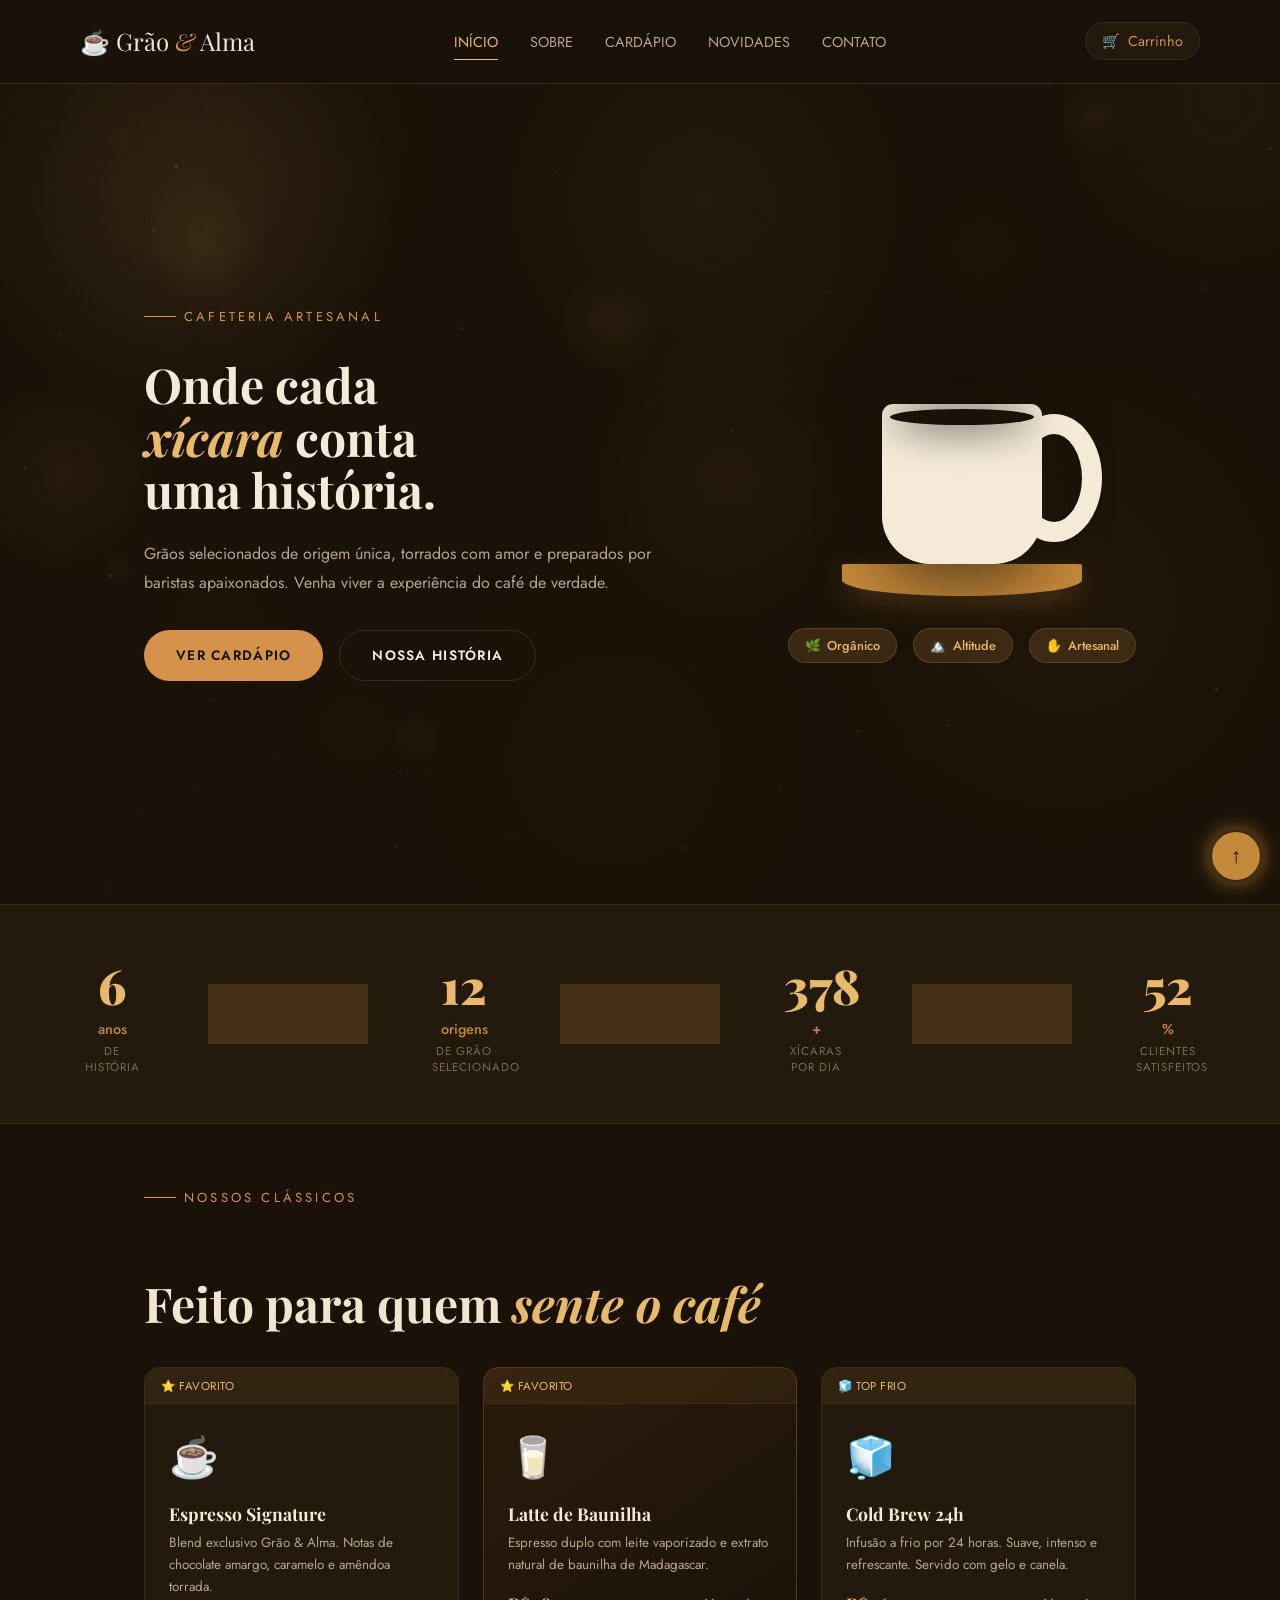
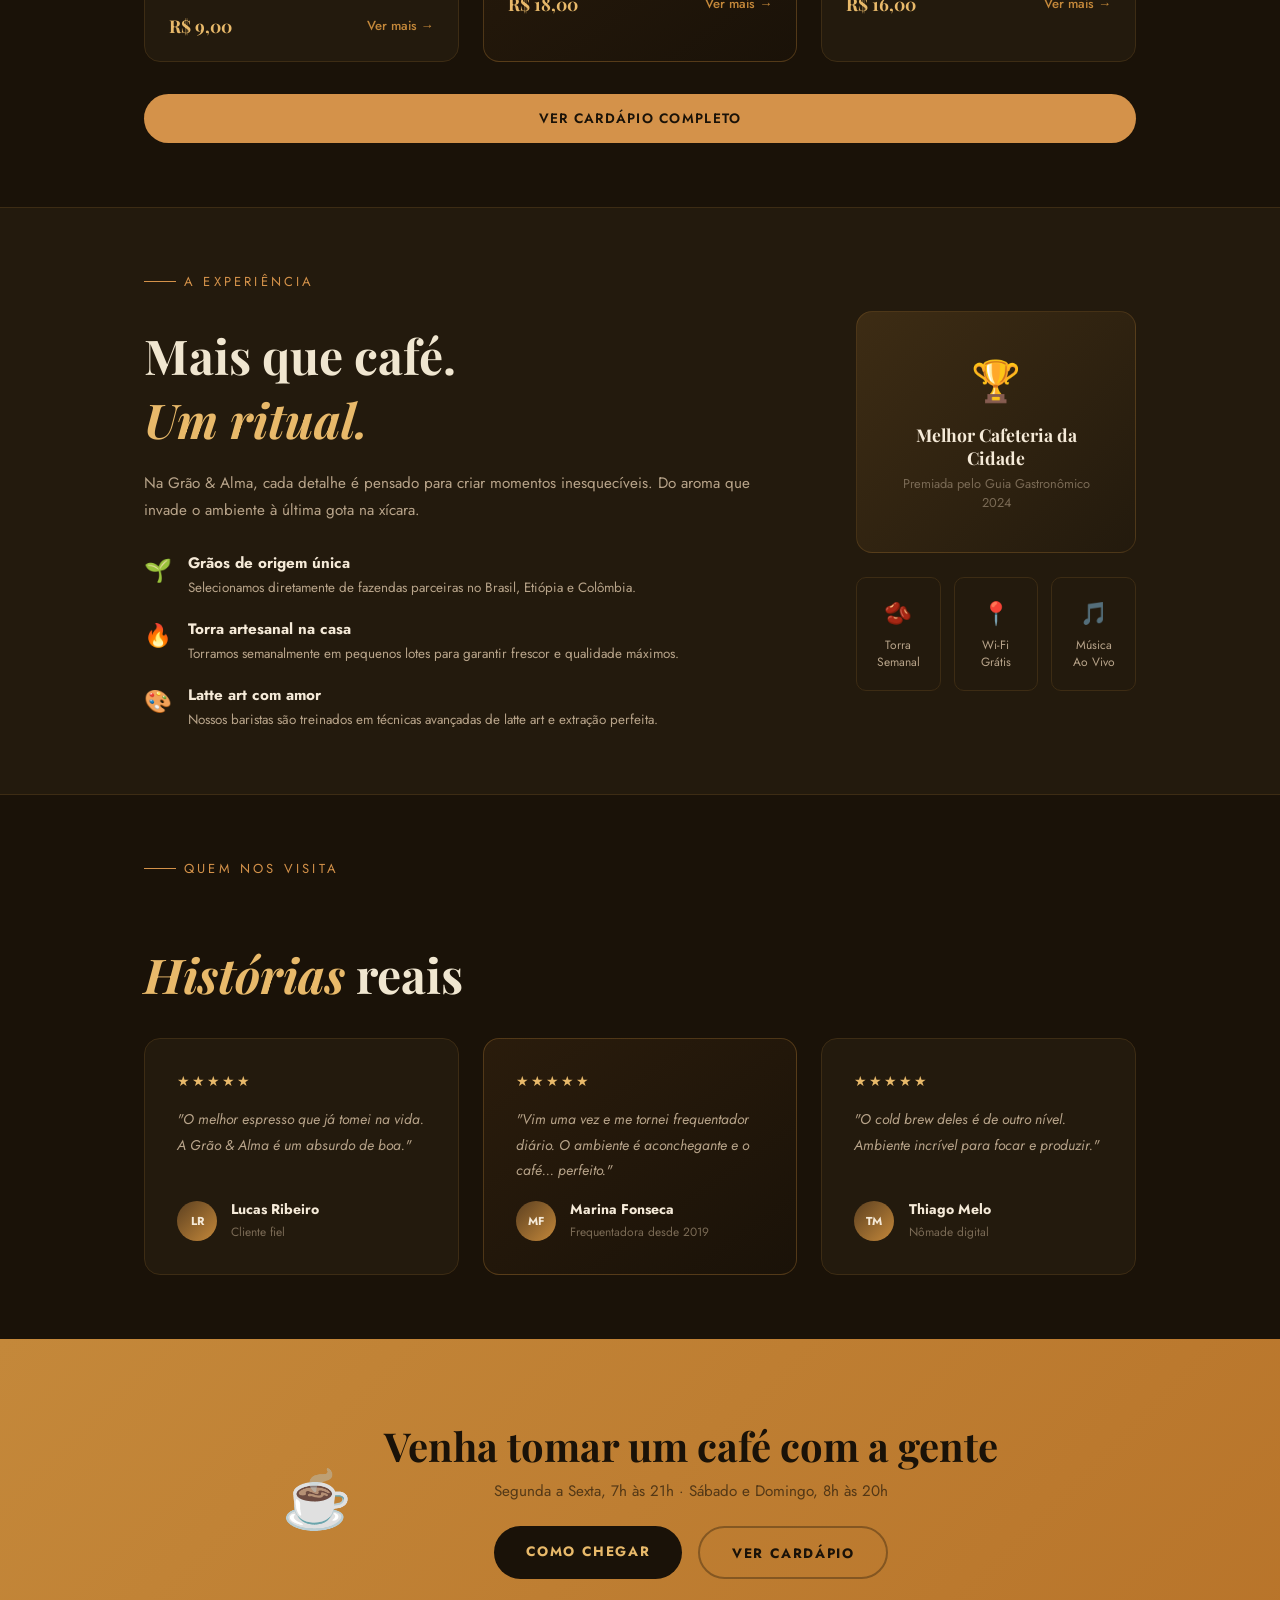
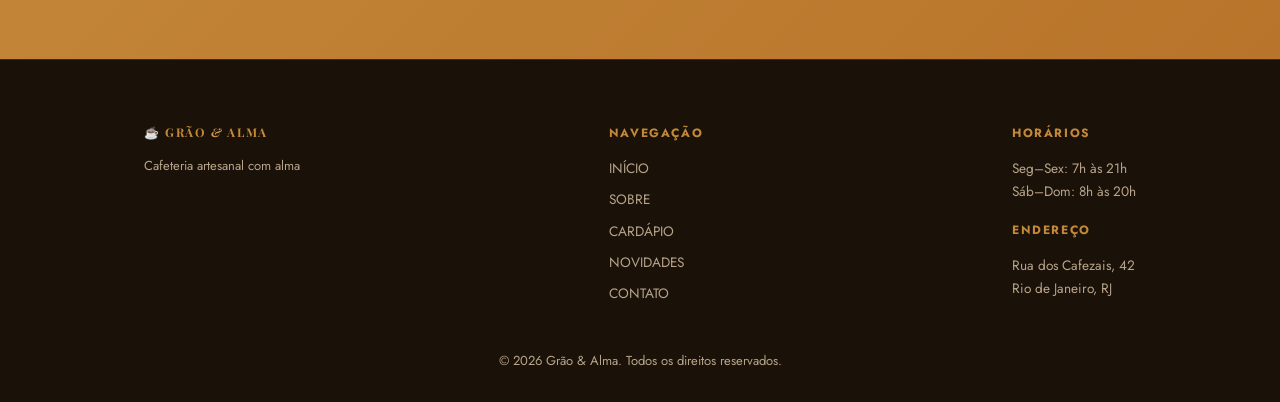
==== index.html @ 3b1c0468 "version 1.0" ====
<!DOCTYPE html>
<html lang="pt-br">

<head>
  <meta charset="UTF-8">
  <meta name="viewport" content="width=device-width, initial-scale=1.0">
  <title>Grão & Alma | Cafeteria Artesanal</title>

  <link rel="preconnect" href="https://fonts.googleapis.com">
  <link rel="preconnect" href="https://fonts.gstatic.com" crossorigin>
  <link href="https://fonts.googleapis.com/css2?family=Jost:ital,wght@0,100..900;1,100..900&family=Playfair+Display:ital,wght@0,400..900;1,400..900&display=swap" rel="stylesheet">

  <link rel="stylesheet" href="global.css">
  <link rel="stylesheet" href="style-index.css">
</head>

<body>

  <canvas id="bgCanvas"></canvas>
  <div id="toast"></div>
  <div id="cart-overlay"></div>

  <!-- NAV MOBILE -->
  <div id="mobile-nav">
    <a href="index.html" class="active">Início</a>
    <a href="pages/sobre/index.html">Sobre</a>
    <a href="pages/cardapio/index.html">Cardápio</a>
    <a href="pages/novidades/index.html">Novidades</a>
    <a href="pages/contato/index.html">Contato</a>
  </div>

  <header id="header-page">
    <a href="index.html" id="logo">
      <span class="coffee-emoji">☕</span>
      <span>Grão</span>
      <span class="amp">&</span>
      <span>Alma</span>
    </a>

    <nav>
      <ul class="flex">
        <li><a href="index.html" class="active">Início</a></li>
        <li><a href="pages/sobre/index.html">Sobre</a></li>
        <li><a href="pages/cardapio/index.html">Cardápio</a></li>
        <li><a href="pages/novidades/index.html">Novidades</a></li>
        <li><a href="pages/contato/index.html">Contato</a></li>
      </ul>
    </nav>

    <div class="header-actions">
      <!-- CARRINHO -->
      <div class="cart-container">
        <button class="cart-btn" id="cart-btn">
          <span>🛒</span>
          <span>Carrinho</span>
          <span id="cart-count">0</span>
        </button>
        <div id="cart-dropdown">
          <div class="cart-header">
            <strong>Seu Pedido</strong>
            <span class="cart-limit-badge" id="cart-limit-badge">0 / 10</span>
          </div>
          <div id="cart-items-list" class="cart-items-inner"></div>
          <div class="cart-footer">
            <div class="cart-total-row">
              <span class="cart-total-label">Total</span>
              <span class="cart-total-value" id="cart-total-display">R$ 0,00</span>
            </div>
            <div class="cart-limit-bar">
              <div class="cart-limit-fill" id="cart-fill-bar" style="width:0%"></div>
            </div>
            <p class="cart-limit-text" id="cart-limit-text">Máximo de 10 itens por pedido</p>
            <button class="btn-finalizar" id="btn-finalizar" disabled>Finalizar Pedido →</button>
          </div>
        </div>
      </div>

      <button id="hamburger" aria-label="Menu">
        <span></span><span></span><span></span>
      </button>
    </div>
  </header>

  <main>

    <!-- ══════════════ HERO ══════════════ -->
    <section id="hero" class="section-margin">
      <div class="description-hero">
        <div class="title-home-container">
          <span class="separator"></span>
          <p>Cafeteria artesanal</p>
        </div>
        <h1 id="main-title-hero">
          Onde cada <br><em>xícara</em> conta <br>uma história.
        </h1>
        <p>
          Grãos selecionados de origem única, torrados com amor e preparados por baristas apaixonados. Venha viver a experiência do café de verdade.
        </p>
        <div class="btn-container-hero">
          <a href="pages/cardapio/index.html" class="btn btn-look-menu btn-anim">Ver cardápio</a>
          <a href="pages/sobre/index.html"    class="btn btn-our-history btn-anim">Nossa História</a>
        </div>
      </div>

      <!-- XÍCARA -->
      <div class="cup-hero-container">
        <div class="cup">
          <div class="cup-vapour">
            <div style="--i:1;"  class="vapour cup-smoke-1"></div>
            <div style="--i:3;"  class="vapour cup-smoke-2"></div>
            <div style="--i:16;" class="vapour cup-smoke-3"></div>
            <div style="--i:5;"  class="vapour cup-smoke-4"></div>
            <div style="--i:13;" class="vapour cup-smoke-5"></div>
            <div style="--i:20;" class="vapour cup-smoke-6"></div>
            <div style="--i:6;"  class="vapour cup-smoke-7"></div>
            <div style="--i:7;"  class="vapour cup-smoke-8"></div>
            <div style="--i:10;" class="vapour cup-smoke-9"></div>
            <div style="--i:8;"  class="vapour cup-smoke-10"></div>
            <div style="--i:17;" class="vapour cup-smoke-10"></div>
            <div style="--i:11;" class="vapour cup-smoke-10"></div>
            <div style="--i:12;" class="vapour cup-smoke-10"></div>
            <div style="--i:14;" class="vapour cup-smoke-10"></div>
            <div style="--i:2;"  class="vapour cup-smoke-10"></div>
            <div style="--i:9;"  class="vapour cup-smoke-10"></div>
            <div style="--i:15;" class="vapour cup-smoke-10"></div>
            <div style="--i:4;"  class="vapour cup-smoke-10"></div>
            <div style="--i:19;" class="vapour cup-smoke-10"></div>
          </div>
          <div class="cup-visual-hero">
            <div class="cup-hole-top"></div>
            <div class="cup-handle"></div>
          </div>
          <div class="cup-bottom"></div>
        </div>

        <div class="cup-information">
          <div class="floating-info-container fi-1">
            <span>🌿</span>
            <p>Orgânico</p>
          </div>
          <div class="floating-info-container fi-3">
            <span>🏔️</span>
            <p>Altitude</p>
          </div>
          <div class="floating-info-container fi-5">
            <span>✋</span>
            <p>Artesanal</p>
          </div>
        </div>
      </div>
    </section>

    <!-- ══════════════ ESTATÍSTICAS ══════════════ -->
    <div id="statistics-container">
      <div>
        <span class="stat-num" data-target="6">0</span>
        <span>anos</span>
        <p>DE HISTÓRIA</p>
      </div>
      <div class="separator"></div>
      <div>
        <span class="stat-num" data-target="12">0</span>
        <span>origens</span>
        <p>DE GRÃO SELECIONADO</p>
      </div>
      <div class="separator"></div>
      <div>
        <span class="stat-num" data-target="800">0</span>
        <span>+</span>
        <p>XÍCARAS POR DIA</p>
      </div>
      <div class="separator"></div>
      <div>
        <span class="stat-num" data-target="98">0</span>
        <span>%</span>
        <p>CLIENTES SATISFEITOS</p>
      </div>
    </div>

    <!-- ══════════════ MENU DESTAQUE ══════════════ -->
    <section id="menu" class="section-margin">
      <div class="title-home-container">
        <span class="separator"></span>
        <p>NOSSOS CLÁSSICOS</p>
      </div>
      <div class="menu-container">
        <h2>Feito para quem <em>sente o café</em></h2>

        <div class="cards-products-container">
          <div class="cards-products">
            <header class="header-product">
              <div><span>⭐</span> Favorito</div>
            </header>
            <div class="info-product-container">
              <span class="img-product">☕</span>
              <div class="product-info">
                <strong>Espresso Signature</strong>
                <p>Blend exclusivo Grão & Alma. Notas de chocolate amargo, caramelo e amêndoa torrada.</p>
              </div>
              <div class="price-container">
                <span>R$ 9,00</span>
                <a href="pages/cardapio/index.html">Ver mais →</a>
              </div>
            </div>
          </div>

          <div class="cards-products featured">
            <header class="header-product">
              <div><span>⭐</span> Favorito</div>
            </header>
            <div class="info-product-container">
              <span class="img-product">🥛</span>
              <div class="product-info">
                <strong>Latte de Baunilha</strong>
                <p>Espresso duplo com leite vaporizado e extrato natural de baunilha de Madagascar.</p>
              </div>
              <div class="price-container">
                <span>R$ 18,00</span>
                <a href="pages/cardapio/index.html">Ver mais →</a>
              </div>
            </div>
          </div>

          <div class="cards-products">
            <header class="header-product">
              <div><span>🧊</span> Top Frio</div>
            </header>
            <div class="info-product-container">
              <span class="img-product">🧊</span>
              <div class="product-info">
                <strong>Cold Brew 24h</strong>
                <p>Infusão a frio por 24 horas. Suave, intenso e refrescante. Servido com gelo e canela.</p>
              </div>
              <div class="price-container">
                <span>R$ 16,00</span>
                <a href="pages/cardapio/index.html">Ver mais →</a>
              </div>
            </div>
          </div>
        </div>
      </div>

      <a href="pages/cardapio/index.html" class="btn btn-look-menu btn-anim">Ver cardápio completo</a>
    </section>

    <!-- ══════════════ SOBRE A EMPRESA ══════════════ -->
    <section id="about-company" class="section-margin">
      <div class="info-about-container">
        <div class="title-home-container">
          <span class="separator"></span>
          <p>A EXPERIÊNCIA</p>
        </div>
        <div class="info-about">
          <h2>Mais que café. <br><em>Um ritual.</em></h2>
          <p>Na Grão & Alma, cada detalhe é pensado para criar momentos inesquecíveis. Do aroma que invade o ambiente à última gota na xícara.</p>
          <ul>
            <li>
              <span>🌱</span>
              <div>
                <strong>Grãos de origem única</strong>
                <p>Selecionamos diretamente de fazendas parceiras no Brasil, Etiópia e Colômbia.</p>
              </div>
            </li>
            <li>
              <span>🔥</span>
              <div>
                <strong>Torra artesanal na casa</strong>
                <p>Torramos semanalmente em pequenos lotes para garantir frescor e qualidade máximos.</p>
              </div>
            </li>
            <li>
              <span>🎨</span>
              <div>
                <strong>Latte art com amor</strong>
                <p>Nossos baristas são treinados em técnicas avançadas de latte art e extração perfeita.</p>
              </div>
            </li>
          </ul>
        </div>
      </div>

      <div class="especiality-about-container">
        <div class="best-about-container">
          <span>🏆</span>
          <strong>Melhor Cafeteria da Cidade</strong>
          <p>Premiada pelo Guia Gastronômico 2024</p>
        </div>
        <div class="especiality-cards">
          <div class="cards"><span>🫘</span><p>Torra</p><p>Semanal</p></div>
          <div class="cards"><span>📍</span><p>Wi-Fi</p><p>Grátis</p></div>
          <div class="cards"><span>🎵</span><p>Música</p><p>Ao Vivo</p></div>
        </div>
      </div>
    </section>

    <!-- ══════════════ DEPOIMENTOS ══════════════ -->
    <section id="stories" class="section-margin">
      <div class="title-home-container">
        <span class="separator"></span>
        <p>QUEM NOS VISITA</p>
      </div>
      <h2><em>Histórias</em> reais</h2>

      <div class="stories-cards-container">
        <div class="cards">
          <span class="stars">★★★★★</span>
          <p>"O melhor espresso que já tomei na vida. A Grão & Alma é um absurdo de boa."</p>
          <div class="user">
            <div class="photo-perfil">LR</div>
            <div class="info-user">
              <strong>Lucas Ribeiro</strong>
              <span>Cliente fiel</span>
            </div>
          </div>
        </div>
        <div class="cards story-featured">
          <span class="stars">★★★★★</span>
          <p>"Vim uma vez e me tornei frequentador diário. O ambiente é aconchegante e o café... perfeito."</p>
          <div class="user">
            <div class="photo-perfil">MF</div>
            <div class="info-user">
              <strong>Marina Fonseca</strong>
              <span>Frequentadora desde 2019</span>
            </div>
          </div>
        </div>
        <div class="cards">
          <span class="stars">★★★★★</span>
          <p>"O cold brew deles é de outro nível. Ambiente incrível para focar e produzir."</p>
          <div class="user">
            <div class="photo-perfil">TM</div>
            <div class="info-user">
              <strong>Thiago Melo</strong>
              <span>Nômade digital</span>
            </div>
          </div>
        </div>
      </div>
    </section>

    <!-- ══════════════ CTA BANNER ══════════════ -->
    <div class="banner">
      <span>☕</span>
      <div>
        <h2>Venha tomar um café com a gente</h2>
        <p>Segunda a Sexta, 7h às 21h · Sábado e Domingo, 8h às 20h</p>
        <div class="banner-btn">
          <a href="pages/contato/index.html" class="btn-primary btn-anim">Como Chegar</a>
          <a href="pages/cardapio/index.html" class="btn-secondary btn-anim">Ver Cardápio</a>
        </div>
      </div>
    </div>

  </main>

  <footer id="footer-container" class="section-margin">
    <div class="footer-info">
      <div class="footer-logo">
        <strong><span>☕</span> Grão <span class="amp">&</span> Alma</strong>
        <p>Cafeteria artesanal com alma</p>
      </div>
      <nav class="footer-nav">
        <strong>Navegação</strong>
        <ul>
          <li class="footer-menu-option"><a href="index.html">Início</a></li>
          <li class="footer-menu-option"><a href="pages/sobre/index.html">Sobre</a></li>
          <li class="footer-menu-option"><a href="pages/cardapio/index.html">Cardápio</a></li>
          <li class="footer-menu-option"><a href="pages/novidades/index.html">Novidades</a></li>
          <li class="footer-menu-option"><a href="pages/contato/index.html">Contato</a></li>
        </ul>
      </nav>
      <div class="place-footer-container">
        <div class="hours">
          <strong>Horários</strong>
          <p>Seg–Sex: 7h às 21h</p>
          <p>Sáb–Dom: 8h às 20h</p>
        </div>
        <div class="address">
          <strong>Endereço</strong>
          <p>Rua dos Cafezais, 42</p>
          <p>Rio de Janeiro, RJ</p>
        </div>
      </div>
    </div>
    <p class="copy">© 2026 Grão & Alma. Todos os direitos reservados.</p>
  </footer>

  <a href="#header-page" class="back-to-top">↑</a>

  <script src="cart.js"></script>
  <script src="index.js"></script>
</body>
</html>
---- global.css ----
/* ================================================
   GRÃO & ALMA — global.css
   Estilos compartilhados entre todas as páginas
   ================================================ */

/* ── VARIÁVEIS ── */
:root {
  --cafe-escuro: #1a1208;
  --cafe-dark:   #231a0d;
  --cafe-mid:    #3d2c14;
  --cafe-warm:   #5c4020;
  --cafe-light:  #a67c52;
  --caramelo:    #c4883a;
  --dourado:     #e8b96a;
  --creme:       #f5ead8;
  --creme-pale:  #fdf8f0;
  --texto:       #f0e6d0;
  --texto-soft:  #b8a48a;
  --texto-muted: #7a6a55;
  --accent:      #d4924a;
  --accent-glow: rgba(212, 146, 74, 0.2);
  --radius:      16px;
  --radius-sm:   10px;
  --trans:       all 0.35s cubic-bezier(0.4, 0, 0.2, 1);
}

/* ── RESET ── */
*, *::before, *::after {
  margin: 0;
  padding: 0;
  box-sizing: border-box;
}

html { scroll-behavior: smooth; }

body {
  background: var(--cafe-escuro);
  color: var(--texto);
  font-family: 'Jost', sans-serif;
  overflow-x: hidden;
}

/* ── UTILITÁRIOS FLEX ── */
.flex         { display: flex; }
.flex-center  { align-items: center; justify-content: center; }
.flex-between { align-items: center; justify-content: space-between; }

/* ── TIPOGRAFIA ── */
h2 {
  font-family: 'Playfair Display', serif;
  font-size: 3rem;
}

em {
  color: var(--dourado);
  font-style: italic;
}

/* ── CANVAS BACKGROUND ── */
#bgCanvas {
  position: fixed;
  top: 0; left: 0;
  width: 100%; height: 100%;
  z-index: -1;
  pointer-events: none;
}

/* ── HEADER ── */
#header-page {
  position: sticky;
  top: 0;
  z-index: 200;
  width: 100%;
  padding: 1.4rem 5rem;
  border-bottom: 1px solid var(--cafe-mid);
  background: rgba(26, 18, 8, 0.88);
  backdrop-filter: blur(18px);
  display: flex;
  align-items: center;
  justify-content: space-between;
  transition: padding 0.3s ease;
}

#header-page.scrolled { padding: 0.9rem 5rem; }

#logo {
  font-size: 1.5rem;
  font-family: 'Playfair Display', serif;
  cursor: pointer;
  user-select: none;
  text-decoration: none;
  color: var(--texto);
}

.amp {
  color: var(--accent);
  font-style: italic;
}

.coffee-emoji {
  display: inline-block;
  animation: girar alternate-reverse 3s infinite ease-in-out;
}

@keyframes girar {
  from { transform: rotate(20deg); }
  to   { transform: rotate(-20deg); }
}

/* ── NAV LINKS ── */
ul { display: flex; align-items: center; gap: 2rem; }
li { list-style: none; }

ul > li > a {
  position: relative;
  text-decoration: none;
  text-transform: uppercase;
  color: var(--texto-soft);
  padding: 0.5rem 0;
  font-size: 0.9rem;
  transition: var(--trans);
}

ul > li > a::after {
  content: "";
  position: absolute;
  bottom: 0; left: 0;
  width: 0; height: 1px;
  background: var(--dourado);
  transition: width 0.3s ease;
}

ul > li > a:hover        { color: var(--dourado); }
ul > li > a:hover::after { width: 100%; }
ul > li > a.active       { color: var(--dourado); }
ul > li > a.active::after{ width: 100%; }

/* ── HAMBURGER ── */
#hamburger {
  display: none;
  flex-direction: column;
  gap: 5px;
  background: none;
  border: none;
  cursor: pointer;
  padding: 4px;
  z-index: 1001;
}

#hamburger span {
  display: block;
  width: 24px;
  height: 1.5px;
  background: var(--dourado);
  border-radius: 2px;
  transition: var(--trans);
}

#hamburger.open span:nth-child(1) { transform: rotate(45deg) translate(5px, 5px); }
#hamburger.open span:nth-child(2) { opacity: 0; }
#hamburger.open span:nth-child(3) { transform: rotate(-45deg) translate(5px, -5px); }

/* ── MOBILE NAV ── */
#mobile-nav {
  display: none;
  position: fixed;
  inset: 0;
  background: rgba(26, 18, 8, 0.98);
  backdrop-filter: blur(20px);
  flex-direction: column;
  align-items: center;
  justify-content: center;
  gap: 2rem;
  z-index: 190;
}

#mobile-nav.open { display: flex; }

#mobile-nav a {
  text-decoration: none;
  text-transform: uppercase;
  color: var(--texto-soft);
  font-size: 1.2rem;
  letter-spacing: 2px;
  transition: var(--trans);
}

#mobile-nav a:hover,
#mobile-nav a.active { color: var(--dourado); }

/* ── CARRINHO CONTAINER ── */
.cart-container { position: relative; }

.cart-btn {
  display: flex;
  align-items: center;
  gap: 0.5rem;
  background: var(--cafe-dark);
  border: 1px solid var(--cafe-mid);
  border-radius: 2rem;
  padding: 0.5rem 1rem;
  color: var(--accent);
  font-family: 'Jost', sans-serif;
  font-size: 0.9rem;
  cursor: pointer;
  transition: background 0.2s linear;
}

.cart-btn:hover { background: var(--cafe-mid); }

#cart-count {
  background: var(--accent);
  color: var(--cafe-escuro);
  font-size: 0.7rem;
  font-weight: 700;
  border-radius: 50%;
  width: 1.3rem;
  height: 1.3rem;
  display: none;
  align-items: center;
  justify-content: center;
}

#cart-count.visible { display: flex; }

/* ── CARRINHO DROPDOWN ── */
#cart-dropdown {
  position: absolute;
  top: 60px;
  right: 0;
  width: 26rem;
  background: var(--cafe-dark);
  border: 1px solid var(--cafe-mid);
  border-radius: var(--radius);
  padding: 1.5rem;
  z-index: 300;
  opacity: 0;
  pointer-events: none;
  transform: translateY(-10px);
  transition: var(--trans);
  box-shadow: 0 20px 60px rgba(0, 0, 0, 0.6);
}

#cart-dropdown.open {
  opacity: 1;
  pointer-events: all;
  transform: translateY(0);
}

#cart-dropdown::before {
  content: "";
  position: absolute;
  top: -6px; right: 18px;
  width: 12px; height: 12px;
  background: var(--cafe-dark);
  border-left: 1px solid var(--cafe-mid);
  border-top: 1px solid var(--cafe-mid);
  transform: rotate(45deg);
}

/* ── CARRINHO HEADER ── */
.cart-header {
  display: flex;
  align-items: center;
  justify-content: space-between;
  margin-bottom: 1.2rem;
  padding-bottom: 1rem;
  border-bottom: 1px solid var(--cafe-mid);
}

.cart-header strong {
  font-family: 'Playfair Display', serif;
  font-size: 1.1rem;
  color: var(--creme);
}

.cart-limit-badge {
  font-size: 0.65rem;
  text-transform: uppercase;
  letter-spacing: 0.05rem;
  color: var(--texto-muted);
  background: var(--cafe-mid);
  padding: 0.2rem 0.6rem;
  border-radius: 2rem;
}

/* ── ITENS DO CARRINHO ── */
.cart-items-inner { display: flex; flex-direction: column; gap: 0.8rem; }

#cart-items-list { max-height: 260px; overflow-y: auto; }
#cart-items-list::-webkit-scrollbar { width: 4px; }
#cart-items-list::-webkit-scrollbar-thumb { background: var(--cafe-mid); border-radius: 4px; }

.cart-item {
  display: flex;
  align-items: center;
  gap: 0.8rem;
  background: var(--cafe-mid);
  border-radius: var(--radius-sm);
  padding: 0.7rem 0.9rem;
  animation: slideIn 0.25s ease;
}

@keyframes slideIn {
  from { opacity: 0; transform: translateX(10px); }
  to   { opacity: 1; transform: translateX(0); }
}

.cart-item-emoji { font-size: 1.3rem; flex-shrink: 0; }

.cart-item-info { flex: 1; min-width: 0; }

.cart-item-info strong {
  font-size: 0.85rem;
  color: var(--creme);
  display: block;
  white-space: nowrap;
  overflow: hidden;
  text-overflow: ellipsis;
}

.cart-item-info span { font-size: 0.75rem; color: var(--texto-soft); }

.cart-item-qty {
  display: flex;
  align-items: center;
  gap: 0.3rem;
  background: var(--cafe-warm);
  border-radius: 2rem;
  padding: 0.15rem 0.4rem;
}

.cqty-btn {
  background: none;
  border: none;
  color: var(--dourado);
  cursor: pointer;
  font-size: 0.9rem;
  width: 1.3rem; height: 1.3rem;
  display: flex;
  align-items: center;
  justify-content: center;
  border-radius: 50%;
  transition: background 0.2s;
}

.cqty-btn:hover { background: var(--cafe-light); }

.cqty-val {
  font-size: 0.8rem;
  font-weight: 600;
  color: var(--creme);
  min-width: 1rem;
  text-align: center;
}

.cart-item-remove {
  background: none;
  border: none;
  color: var(--texto-muted);
  cursor: pointer;
  font-size: 0.85rem;
  padding: 0.2rem 0.4rem;
  border-radius: 50%;
  transition: color 0.2s, background 0.2s;
}

.cart-item-remove:hover { color: #e57373; background: rgba(229,115,115,0.1); }

.cart-empty {
  text-align: center;
  padding: 2rem 0;
  color: var(--texto-muted);
  font-size: 0.9rem;
}

.cart-empty span { font-size: 2rem; display: block; margin-bottom: 0.5rem; }

/* ── CARRINHO FOOTER ── */
.cart-footer {
  margin-top: 1.2rem;
  padding-top: 1rem;
  border-top: 1px solid var(--cafe-mid);
}

.cart-total-row {
  display: flex;
  justify-content: space-between;
  align-items: center;
  margin-bottom: 1rem;
}

.cart-total-label {
  font-size: 0.8rem;
  color: var(--texto-soft);
  text-transform: uppercase;
  letter-spacing: 0.05rem;
}

.cart-total-value {
  font-family: 'Playfair Display', serif;
  font-size: 1.3rem;
  color: var(--dourado);
}

.cart-limit-bar {
  height: 3px;
  background: var(--cafe-mid);
  border-radius: 2px;
  margin-bottom: 0.8rem;
  overflow: hidden;
}

.cart-limit-fill {
  height: 100%;
  background: var(--accent);
  border-radius: 2px;
  transition: width 0.4s ease;
}

.cart-limit-fill.full { background: #e57373; }

.cart-limit-text { font-size: 0.7rem; color: var(--texto-muted); margin-bottom: 1rem; }

.btn-finalizar {
  width: 100%;
  padding: 0.95rem;
  background: linear-gradient(135deg, var(--accent), var(--caramelo));
  border: none;
  border-radius: 2rem;
  color: var(--cafe-escuro);
  font-family: 'Jost', sans-serif;
  font-size: 0.9rem;
  font-weight: 700;
  text-transform: uppercase;
  letter-spacing: 0.08rem;
  cursor: pointer;
  transition: var(--trans);
  text-decoration: none;
  display: block;
  text-align: center;
}

.btn-finalizar:hover { transform: translateY(-2px); filter: brightness(1.1); }
.btn-finalizar:disabled { opacity: 0.4; cursor: not-allowed; transform: none; filter: none; }

/* Overlay fecha o dropdown */
#cart-overlay { position: fixed; inset: 0; z-index: 199; display: none; }
#cart-overlay.active { display: block; }

/* ── SEÇÃO UTILITÁRIA ── */
.section-margin { padding: 4rem 9rem; }

.title-home-container {
  display: flex;
  align-items: center;
  gap: 0.5rem;
  color: var(--accent);
  text-transform: uppercase;
  letter-spacing: 0.2rem;
  font-size: small;
  margin-bottom: 2rem;
}

.separator {
  display: inline-block;
  height: 1px;
  width: 2rem;
  background: var(--accent);
  flex-shrink: 0;
}

/* ── BANNER CTA ── */
.banner {
  display: flex;
  align-items: center;
  justify-content: center;
  gap: 2rem;
  background: linear-gradient(135deg, var(--caramelo), #b8742a);
  padding: 5rem 9rem;
  text-align: center;
}

.banner > span { font-size: 3.5rem; animation: girar alternate-reverse 3s infinite ease-in-out; }
.banner h2    { color: var(--cafe-escuro); font-size: 2.5rem; margin-bottom: 0.5rem; }
.banner > div > p { color: rgba(26, 18, 8, 0.65); font-size: 0.95rem; margin-bottom: 1.5rem; }

.banner-btn { display: flex; gap: 1rem; justify-content: center; flex-wrap: wrap; }

/* ── BOTÕES ── */
.btn-primary {
  display: inline-block;
  padding: 0.9rem 2rem;
  background: var(--cafe-escuro);
  color: var(--dourado);
  text-decoration: none;
  font-family: 'Jost', sans-serif;
  font-weight: 700;
  font-size: 0.85rem;
  text-transform: uppercase;
  letter-spacing: 0.1rem;
  border-radius: 2rem;
  border: none;
  cursor: pointer;
  transition: transform 0.2s linear, background 0.2s linear;
}

.btn-primary:hover { transform: translateY(-3px); background: var(--cafe-mid); }

.btn-secondary {
  display: inline-block;
  padding: 0.9rem 2rem;
  background: transparent;
  color: var(--cafe-escuro);
  text-decoration: none;
  font-family: 'Jost', sans-serif;
  font-weight: 700;
  font-size: 0.85rem;
  text-transform: uppercase;
  letter-spacing: 0.1rem;
  border-radius: 2rem;
  border: 2px solid rgba(26, 18, 8, 0.35);
  cursor: pointer;
  transition: transform 0.2s linear, background 0.2s linear;
}

.btn-secondary:hover { transform: translateY(-3px); background: rgba(26,18,8,0.1); }

.btn-anim { transition: transform 0.2s linear; }
.btn-anim:hover { transform: translateY(-4px); }

/* ── FOOTER ── */
#footer-container {
  display: flex;
  flex-direction: column;
  align-items: center;
  gap: 3rem;
  padding-bottom: 2rem;
  border-top: 1px solid var(--cafe-mid);
}

.footer-info {
  display: flex;
  width: 100%;
  justify-content: space-between;
  font-size: small;
}

.footer-logo strong {
  font-family: 'Playfair Display', serif;
  color: var(--creme);
  font-size: 1.5rem;
  display: block;
  margin-bottom: 0.4rem;
}

.footer-logo p { font-size: small; color: var(--texto-soft); }

.footer-info strong {
  display: block;
  color: var(--caramelo);
  margin-bottom: 1rem;
  text-transform: uppercase;
  letter-spacing: 0.1rem;
  font-size: 0.75rem;
}

.footer-nav ul {
  display: flex;
  flex-direction: column;
  align-items: flex-start;
  gap: 0.7rem;
}

.footer-menu-option a {
  font-size: 0.85rem;
  color: var(--texto-soft);
  text-decoration: none;
  transition: color 0.2s;
}

.footer-menu-option a:hover { color: var(--dourado); }

.place-footer-container { display: flex; flex-direction: column; gap: 1.2rem; }
.place-footer-container p { color: var(--texto-soft); font-size: 0.85rem; margin-top: 0.2rem; }

.copy { font-size: small; color: var(--texto-soft); }

/* ── BACK TO TOP ── */
.back-to-top {
  position: fixed;
  bottom: 20px;
  right: 20px;
  background: var(--caramelo);
  width: 3rem;
  height: 3rem;
  display: flex;
  align-items: center;
  justify-content: center;
  border-radius: 100%;
  font-size: 1.3rem;
  color: var(--cafe-escuro);
  text-decoration: none;
  box-shadow: 0 0 5px black, 0 0 20px var(--caramelo);
  transition: background 0.2s linear, box-shadow 0.2s linear;
  z-index: 100;
}

.back-to-top:hover {
  background: var(--dourado);
  box-shadow: 0 0 5px var(--dourado), 0 0 20px var(--dourado);
}

/* ── TOAST ── */
#toast {
  position: fixed;
  bottom: 5rem;
  right: 20px;
  background: var(--cafe-dark);
  border: 1px solid var(--cafe-mid);
  color: var(--creme);
  padding: 0.8rem 1.3rem;
  border-radius: var(--radius-sm);
  font-size: 0.85rem;
  opacity: 0;
  transform: translateY(10px);
  transition: opacity 0.3s ease, transform 0.3s ease;
  pointer-events: none;
  z-index: 999;
  box-shadow: 0 8px 24px rgba(0,0,0,0.4);
}

#toast.show { opacity: 1; transform: translateY(0); }

/* ── RESPONSIVO GLOBAL ── */
@media (max-width: 1024px) {
  .section-margin { padding: 3rem 3rem; }
  #header-page { padding: 1.2rem 2.5rem; }
  #header-page.scrolled { padding: 0.9rem 2.5rem; }
  .banner { padding: 4rem 3rem; }
}

@media (max-width: 768px) {
  #header-page { padding: 1rem 1.5rem; }
  #header-page nav > ul { display: none; }
  #hamburger { display: flex; }
  .section-margin { padding: 3rem 1.5rem; }
  .banner { flex-direction: column; padding: 3rem 1.5rem; }
  .footer-info { flex-direction: column; gap: 2rem; }
}

/* Badge "Só local" dentro do item do carrinho */
.cart-item-local-badge {
  display: inline-block;
  font-size: 0.62rem;
  color: var(--caramelo);
  background: rgba(196,136,58,0.1);
  border: 1px solid rgba(196,136,58,0.2);
  border-radius: 2rem;
  padding: 0.1rem 0.5rem;
  margin-top: 0.15rem;
}

/* agrupamento de ações do header (carrinho + hamburger) */
.header-actions {
  display: flex;
  gap: 1rem;
  align-items: center;
}
---- style-index.css ----
/* ================================================
   GRÃO & ALMA — style-index.css
   Estilos exclusivos da página inicial
   ================================================ */

h1 {
  font-size: 3rem;
  font-family: 'Playfair Display', serif;
  line-height: 1.1;
  color: var(--creme);
  margin-bottom: 1.5rem;
}

/* ── HERO ── */
#hero {
  display: flex;
  align-items: center;
  justify-content: space-between;
  gap: 4rem;
  min-height: calc(100vh - 80px);
}

.description-hero {
  display: flex;
  flex-direction: column;
  max-width: 520px;
}

.description-hero > p {
  color: var(--texto-soft);
  font-size: 1rem;
  line-height: 1.8;
  margin-bottom: 2rem;
}

.btn-container-hero {
  display: flex;
  gap: 1rem;
  flex-wrap: wrap;
}

.btn {
  padding: 0.9rem 2rem;
  border-radius: 2rem;
  font-family: 'Jost', sans-serif;
  font-size: 0.85rem;
  font-weight: 600;
  text-transform: uppercase;
  letter-spacing: 0.08rem;
  cursor: pointer;
  border: none;
  text-decoration: none;
  display: inline-flex;
  align-items: center;
  justify-content: center;
}

.btn-look-menu {
  background: var(--accent);
  color: var(--cafe-escuro);
  transition: background 0.2s linear;
}

.btn-look-menu:hover { background: var(--dourado); }

.btn-our-history {
  background: transparent;
  color: var(--creme);
  border: 1px solid var(--cafe-mid);
  transition: border-color 0.2s linear, color 0.2s linear;
}

.btn-our-history:hover { border-color: var(--dourado); color: var(--dourado); }

/* Xícara */
.cup-hero-container {
  display: flex;
  flex-direction: column;
  align-items: center;
  position: relative;
}

.cup {
  display: flex;
  flex-direction: column;
  align-items: center;
}

.cup-visual-hero {
  position: relative;
  width: 10rem;
  height: 10rem;
  background: var(--creme);
  border-top-left-radius: 0.7rem;
  border-top-right-radius: 0.7rem;
  border-bottom-left-radius: 3rem;
  border-bottom-right-radius: 3rem;
  display: flex;
  justify-content: center;
  box-shadow: 0 20px 60px rgba(0,0,0,0.5), 0 0 40px rgba(196,136,58,0.12);
}

.cup-handle {
  position: absolute;
  background: transparent;
  border: 20px solid var(--creme);
  width: 6rem;
  height: 8rem;
  right: -60px;
  top: 10px;
  border-radius: 80%;
}

.cup-hole-top {
  position: absolute;
  top: 5px;
  width: 9rem;
  height: 1rem;
  z-index: 1;
  box-shadow: 0 0 40px black;
  border-radius: 100%;
  background-color: #1a1208;
}

.cup-vapour {
  position: relative;
  display: flex;
  top: 40px;
  justify-content: space-between;
  width: 6rem;
}

.vapour {
  background: white;
  width: 1rem;
  height: 5rem;
  border-radius: 100%;
  z-index: 2;
  animation: vapour-animate 5s linear infinite;
  opacity: 0;
  filter: blur(8px);
  animation-delay: calc(var(--i) * -0.5s);
}

@keyframes vapour-animate {
  0%   { transform: translateY(0) scale(1);         opacity: 0; }
  15%  { opacity: 1; }
  50%  { transform: translateY(-100px) scaleX(5); }
  95%  { opacity: 0; }
  100% { transform: translateY(-200px) scaleX(10);  opacity: 0; }
}

.cup-bottom {
  width: 15rem;
  height: 2rem;
  background-color: var(--caramelo);
  border-top-left-radius: 5%;
  border-top-right-radius: 5%;
  border-bottom-right-radius: 100%;
  border-bottom-left-radius: 100%;
  box-shadow: 0 8px 30px rgba(196,136,58,0.3);
}

/* BADGES FLUTUANTES */
.cup-information {
  display: flex;
  gap: 1rem;
  margin-top: 2rem;
  flex-wrap: wrap;
  justify-content: center;
}

.floating-info-container {
  display: flex;
  align-items: center;
  gap: 0.4rem;
  background: rgba(92, 64, 32, 0.5);
  border: 1px solid rgba(196,136,58,0.25);
  padding: 0.45rem 1rem;
  border-radius: 2rem;
  color: var(--dourado);
  font-size: 0.8rem;
  font-weight: 500;
  backdrop-filter: blur(8px);
  animation: float 5s ease-in-out infinite;
  animation-delay: calc(var(--i) * 0.5s);
}

@keyframes float {
  0%, 100% { transform: translateY(0); }
  50%       { transform: translateY(-8px); }
}

/* ══════════════════════════════════════
   FIM DA XÍCARA
══════════════════════════════════════ */

/* ── ESTATÍSTICAS ── */
#statistics-container {
  display: flex;
  align-items: center;
  justify-content: center;
  background: var(--cafe-dark);
  border-top: 1px solid var(--cafe-mid);
  border-bottom: 1px solid var(--cafe-mid);
  padding: 3rem 2rem;
  gap: 1rem;
  flex-wrap: wrap;
}

#statistics-container > div {
  text-align: center;
  padding: 0 3rem;
  flex: 1;
  min-width: 120px;
}

.stat-num {
  font-family: 'Playfair Display', serif;
  font-size: 3rem;
  font-weight: 900;
  color: var(--dourado);
  display: block;
}

#statistics-container > div > span:last-of-type {
  font-size: 0.9rem;
  color: var(--caramelo);
  font-weight: 500;
}

#statistics-container p {
  font-size: 0.72rem;
  color: var(--texto-muted);
  text-transform: uppercase;
  letter-spacing: 1px;
  margin-top: 0.2rem;
}

#statistics-container .separator {
  width: 1px;
  height: 60px;
  background: rgba(196,136,58,0.2);
  display: inline-block;
  flex-shrink: 0;
}

/* ── MENU DESTAQUE ── */
#menu {
  display: flex;
  flex-direction: column;
  gap: 2rem;
}

.menu-container {
  display: flex;
  flex-direction: column;
  gap: 2rem;
}

.cards-products-container {
  display: grid;
  grid-template-columns: repeat(3, 1fr);
  gap: 1.5rem;
}

.cards-products {
  background: var(--cafe-dark);
  border: 1px solid var(--cafe-mid);
  border-radius: var(--radius);
  overflow: hidden;
  transition: transform 0.2s linear, border-color 0.2s linear;
}

.cards-products:hover {
  transform: translateY(-6px);
  border-color: rgba(196,136,58,0.3);
}

.cards-products.featured {
  border-color: rgba(196,136,58,0.3);
  background: linear-gradient(145deg, #2a1c0c, #1a1208);
}

.header-product {
  padding: 0.6rem 1rem;
  background: rgba(196,136,58,0.08);
  border-bottom: 1px solid var(--cafe-mid);
  font-size: 0.72rem;
  color: var(--dourado);
  text-transform: uppercase;
  letter-spacing: 0.5px;
}

.info-product-container {
  display: flex;
  flex-direction: column;
  padding: 1.5rem;
  gap: 1rem;
}

.img-product { font-size: 2.5rem; }

.product-info strong {
  font-family: 'Playfair Display', serif;
  font-size: 1.1rem;
  color: var(--creme);
  display: block;
  margin-bottom: 0.4rem;
}

.product-info p {
  font-size: 0.84rem;
  color: var(--texto-soft);
  line-height: 1.65;
}

.price-container {
  display: flex;
  align-items: center;
  justify-content: space-between;
}

.price-container > span {
  font-family: 'Playfair Display', serif;
  font-size: 1.1rem;
  font-weight: 700;
  color: var(--dourado);
}

.price-container > a {
  font-size: 0.82rem;
  color: var(--caramelo);
  text-decoration: none;
  font-weight: 500;
  transition: color 0.2s;
}

.price-container > a:hover { color: var(--dourado); }

/* ── SOBRE A EMPRESA ── */
#about-company {
  display: flex;
  align-items: center;
  gap: 4rem;
  background: var(--cafe-dark);
  border-top: 1px solid var(--cafe-mid);
  border-bottom: 1px solid var(--cafe-mid);
}

.info-about-container { flex: 1; }

.info-about {
  display: flex;
  flex-direction: column;
  gap: 1.2rem;
}

.info-about > p {
  font-size: 0.95rem;
  color: var(--texto-soft);
  line-height: 1.8;
}

.info-about ul {
  flex-direction: column;
  align-items: flex-start;
  gap: 1.2rem;
  margin-top: 0.5rem;
}

.info-about ul li {
  display: flex;
  gap: 1rem;
  align-items: flex-start;
}

.info-about ul li > span { font-size: 1.4rem; flex-shrink: 0; margin-top: 0.1rem; }

.info-about ul li strong { display: block; color: var(--creme); font-size: 0.95rem; margin-bottom: 0.2rem; }

.info-about ul li p { font-size: 0.84rem; color: var(--texto-soft); line-height: 1.6; }

.especiality-about-container {
  display: flex;
  flex-direction: column;
  gap: 1.5rem;
  align-items: center;
  flex-shrink: 0;
}

.best-about-container {
  background: linear-gradient(135deg, var(--cafe-mid), var(--cafe-dark));
  border: 1px solid rgba(196,136,58,0.2);
  border-radius: var(--radius);
  padding: 2.5rem;
  text-align: center;
  width: 280px;
  animation: float 6s ease-in-out infinite;
}

.best-about-container > span { font-size: 2.5rem; display: block; margin-bottom: 0.8rem; }

.best-about-container strong {
  font-family: 'Playfair Display', serif;
  font-size: 1.1rem;
  color: var(--creme);
  display: block;
  margin-bottom: 0.3rem;
}

.best-about-container p { font-size: 0.8rem; color: var(--texto-muted); }

.especiality-cards {
  display: grid;
  grid-template-columns: repeat(3, 1fr);
  gap: 0.8rem;
  width: 280px;
}

.especiality-cards .cards {
  background: var(--cafe-dark);
  border: 1px solid var(--cafe-mid);
  border-radius: var(--radius-sm);
  padding: 1.2rem;
  text-align: center;
  transition: border-color 0.2s, transform 0.2s;
}

.especiality-cards .cards:hover { border-color: rgba(196,136,58,0.3); transform: translateY(-3px); }
.especiality-cards .cards span { font-size: 1.4rem; display: block; margin-bottom: 0.5rem; }
.especiality-cards .cards p { font-size: 0.75rem; color: var(--texto-soft); line-height: 1.4; }

/* ── DEPOIMENTOS ── */
#stories {
  display: flex;
  flex-direction: column;
  gap: 2rem;
}

.stories-cards-container {
  display: grid;
  grid-template-columns: repeat(3, 1fr);
  gap: 1.5rem;
}

.stories-cards-container .cards {
  background: var(--cafe-dark);
  border: 1px solid var(--cafe-mid);
  border-radius: var(--radius);
  padding: 2rem;
  display: flex;
  flex-direction: column;
  gap: 1rem;
  transition: transform 0.2s linear, border-color 0.2s;
}

.stories-cards-container .cards:hover { transform: translateY(-5px); border-color: rgba(196,136,58,0.25); }

.story-featured {
  border-color: rgba(196,136,58,0.3) !important;
  background: linear-gradient(145deg, #2a1c0c, #1a1208) !important;
}

.stars { color: var(--dourado); font-size: 0.9rem; letter-spacing: 2px; }

.stories-cards-container .cards p {
  font-size: 0.88rem;
  color: var(--texto-soft);
  line-height: 1.8;
  font-style: italic;
  flex: 1;
}

.user { display: flex; align-items: center; gap: 0.9rem; }

.photo-perfil {
  width: 40px; height: 40px;
  border-radius: 50%;
  background: linear-gradient(135deg, var(--cafe-warm), var(--caramelo));
  color: var(--creme);
  font-size: 0.72rem;
  font-weight: 700;
  display: flex;
  align-items: center;
  justify-content: center;
  flex-shrink: 0;
}

.info-user strong { display: block; font-size: 0.88rem; color: var(--creme); }
.info-user span   { font-size: 0.75rem; color: var(--texto-muted); }

/* ── RESPONSIVO INDEX ── */
@media (max-width: 1024px) {
  #hero { flex-direction: column; text-align: center; padding-top: 6rem; }
  .btn-container-hero { justify-content: center; }
  .cards-products-container { grid-template-columns: repeat(2, 1fr); }
  .stories-cards-container { grid-template-columns: repeat(2, 1fr); }
  #about-company { flex-direction: column; }
  .best-about-container, .especiality-cards { width: 100%; }
}

@media (max-width: 768px) {
  h1 { font-size: 2.3rem; }
  .cards-products-container { grid-template-columns: 1fr; }
  .stories-cards-container { grid-template-columns: 1fr; }
  #statistics-container { flex-direction: column; gap: 2rem; }
  #statistics-container .separator { width: 60px; height: 1px; }
}

.fi-1 { animation-delay: calc(1 * 0.5s); }
.fi-3 { animation-delay: calc(3 * 0.5s); }
.fi-5 { animation-delay: calc(5 * 0.5s); }
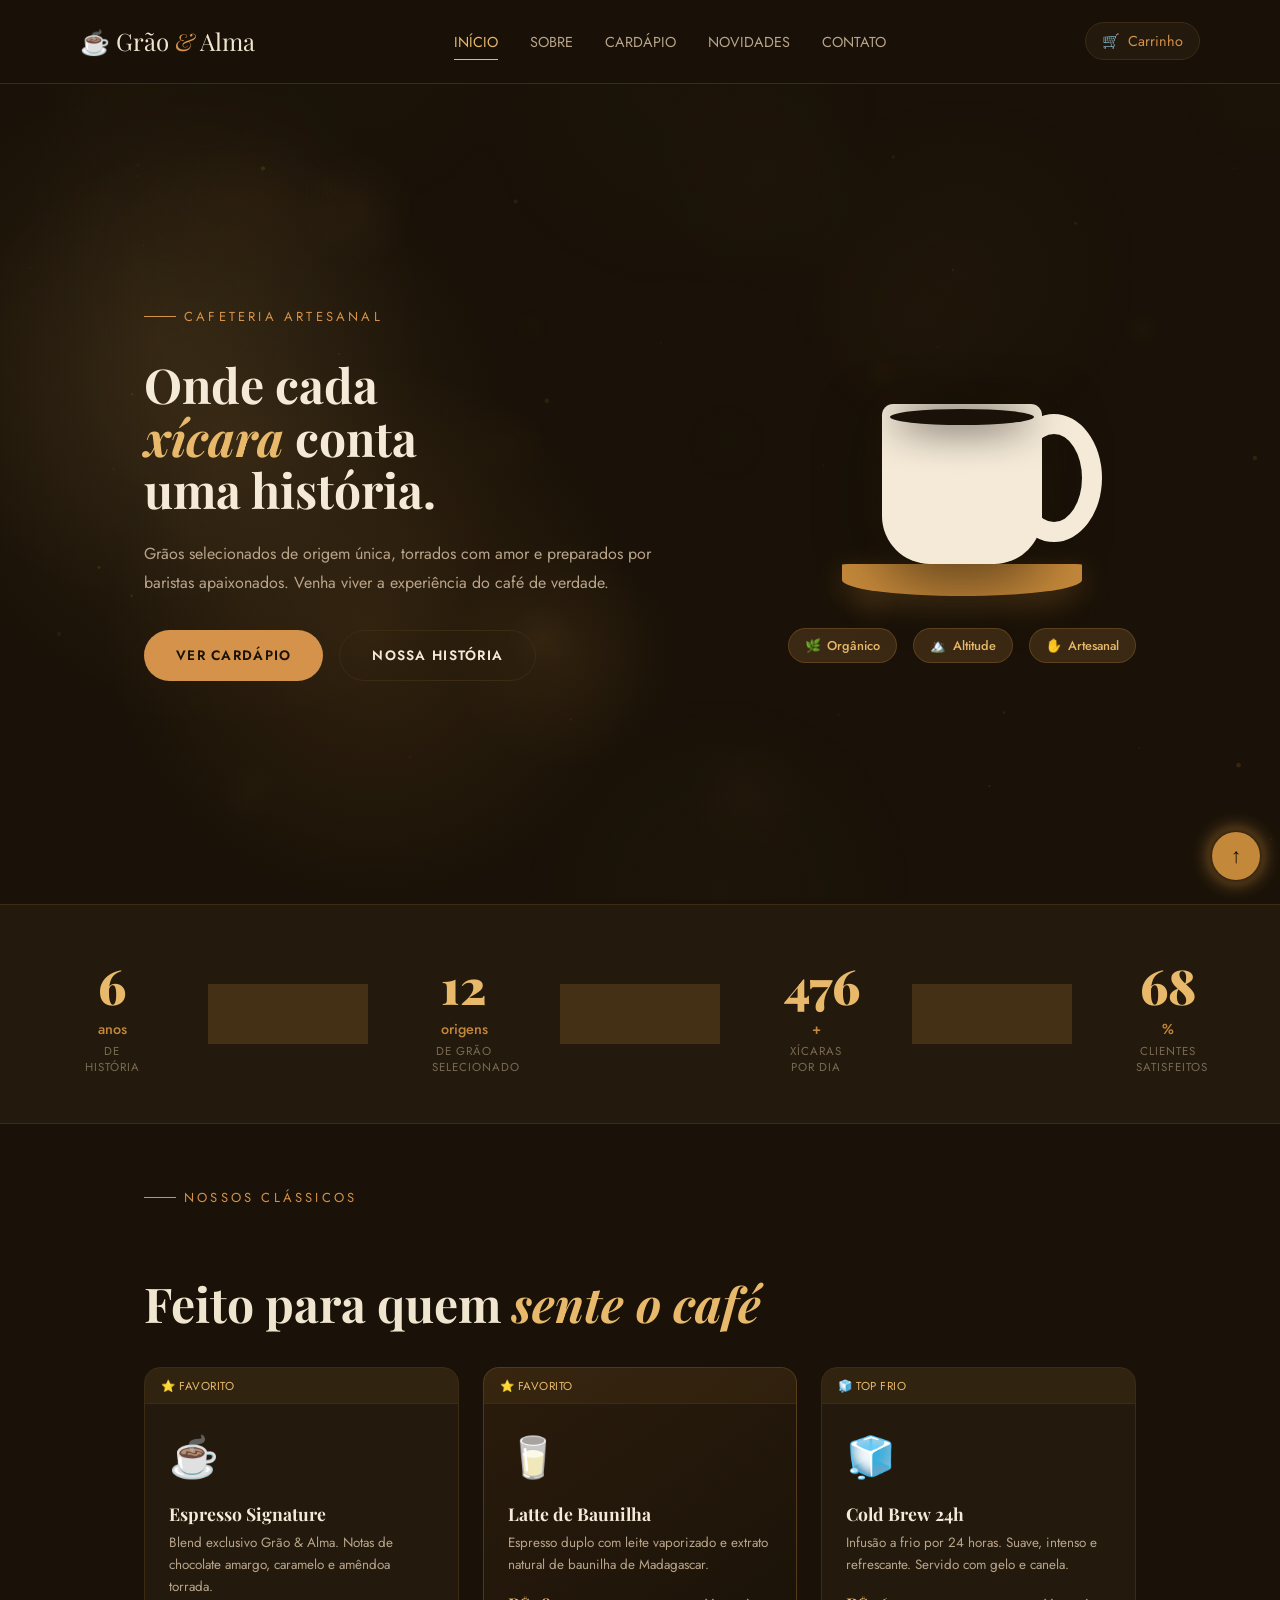
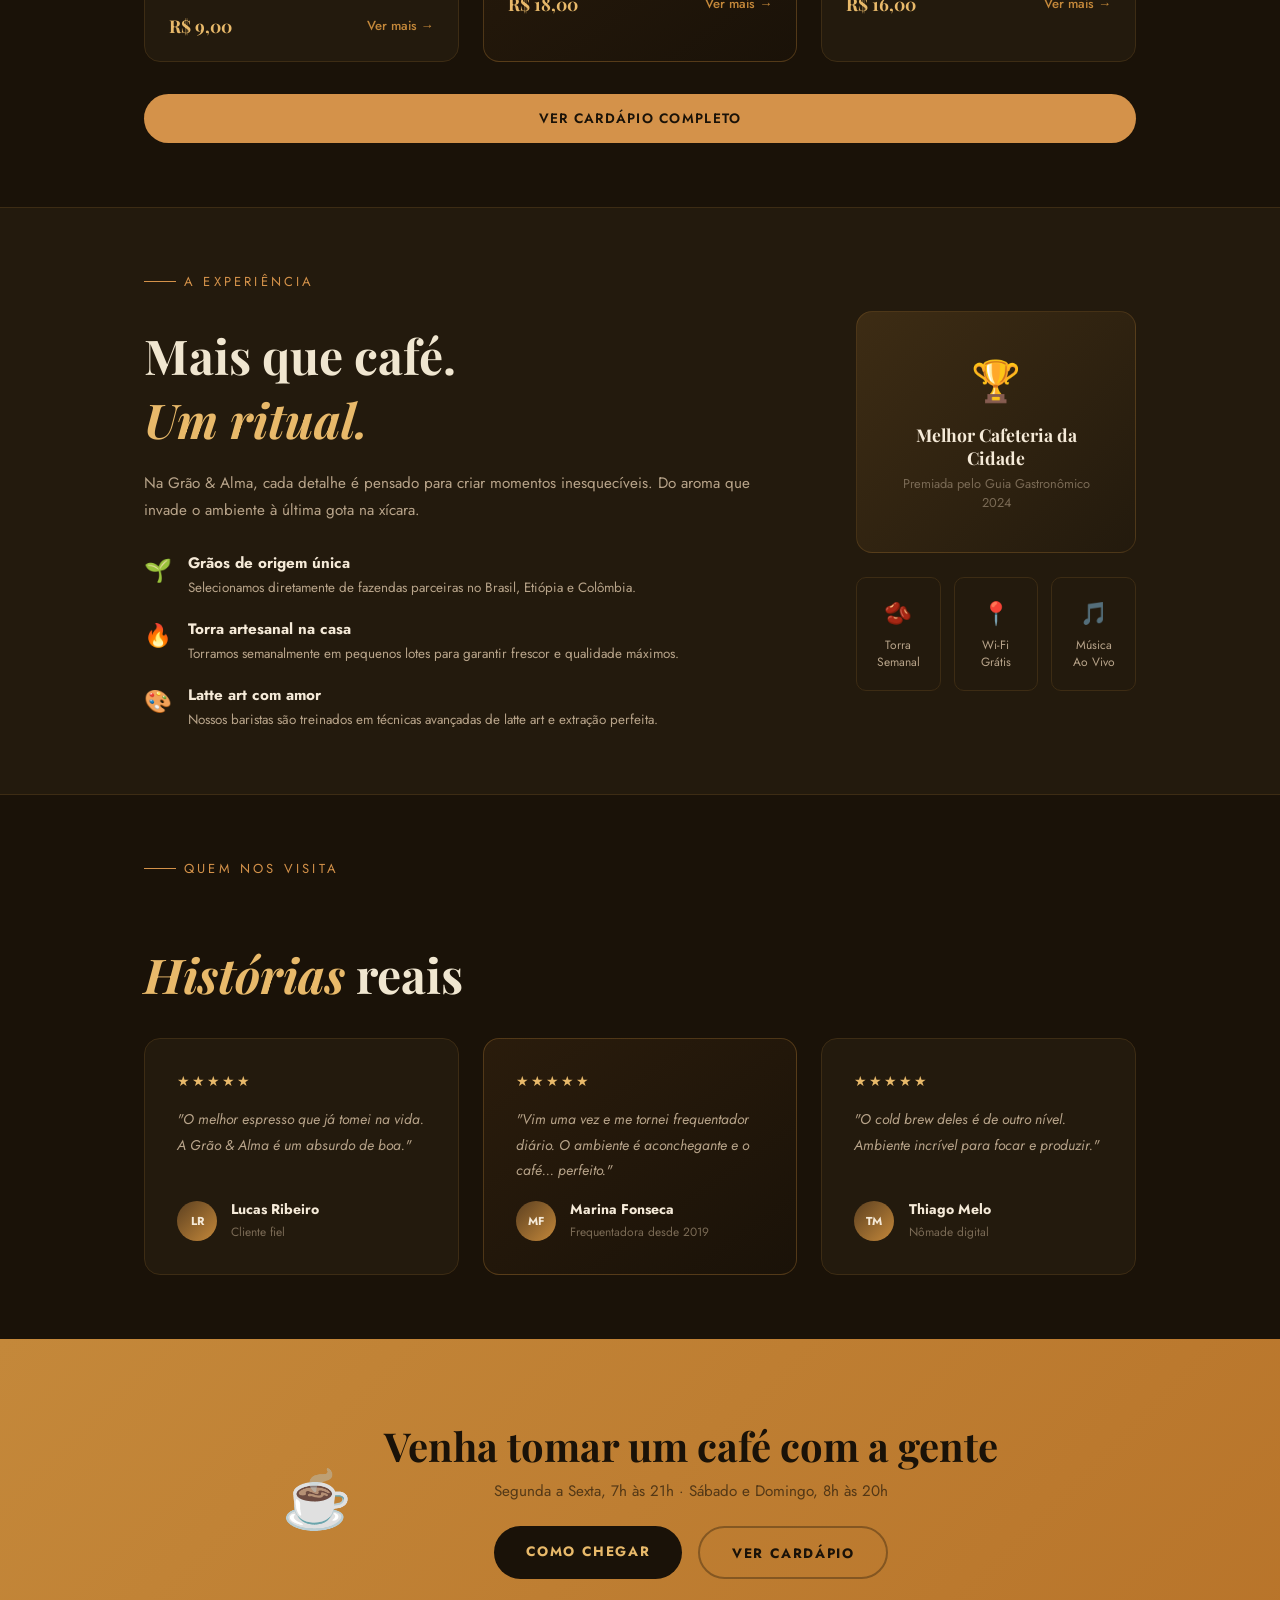
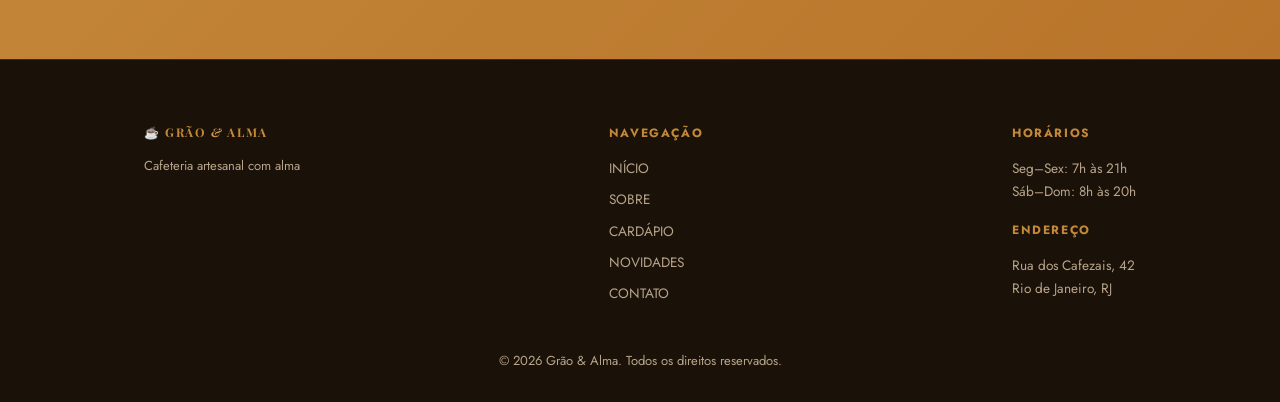
==== commit c0310d46: "fix float btn" ====
--- a/index.html
+++ b/index.html
@@ -385,7 +385,7 @@
     <p class="copy">© 2026 Grão & Alma. Todos os direitos reservados.</p>
   </footer>
 
-  <a href="#header-page" class="back-to-top">↑</a>
+  <a href="#hero" class="back-to-top">↑</a>
 
   <script src="cart.js"></script>
   <script src="index.js"></script>
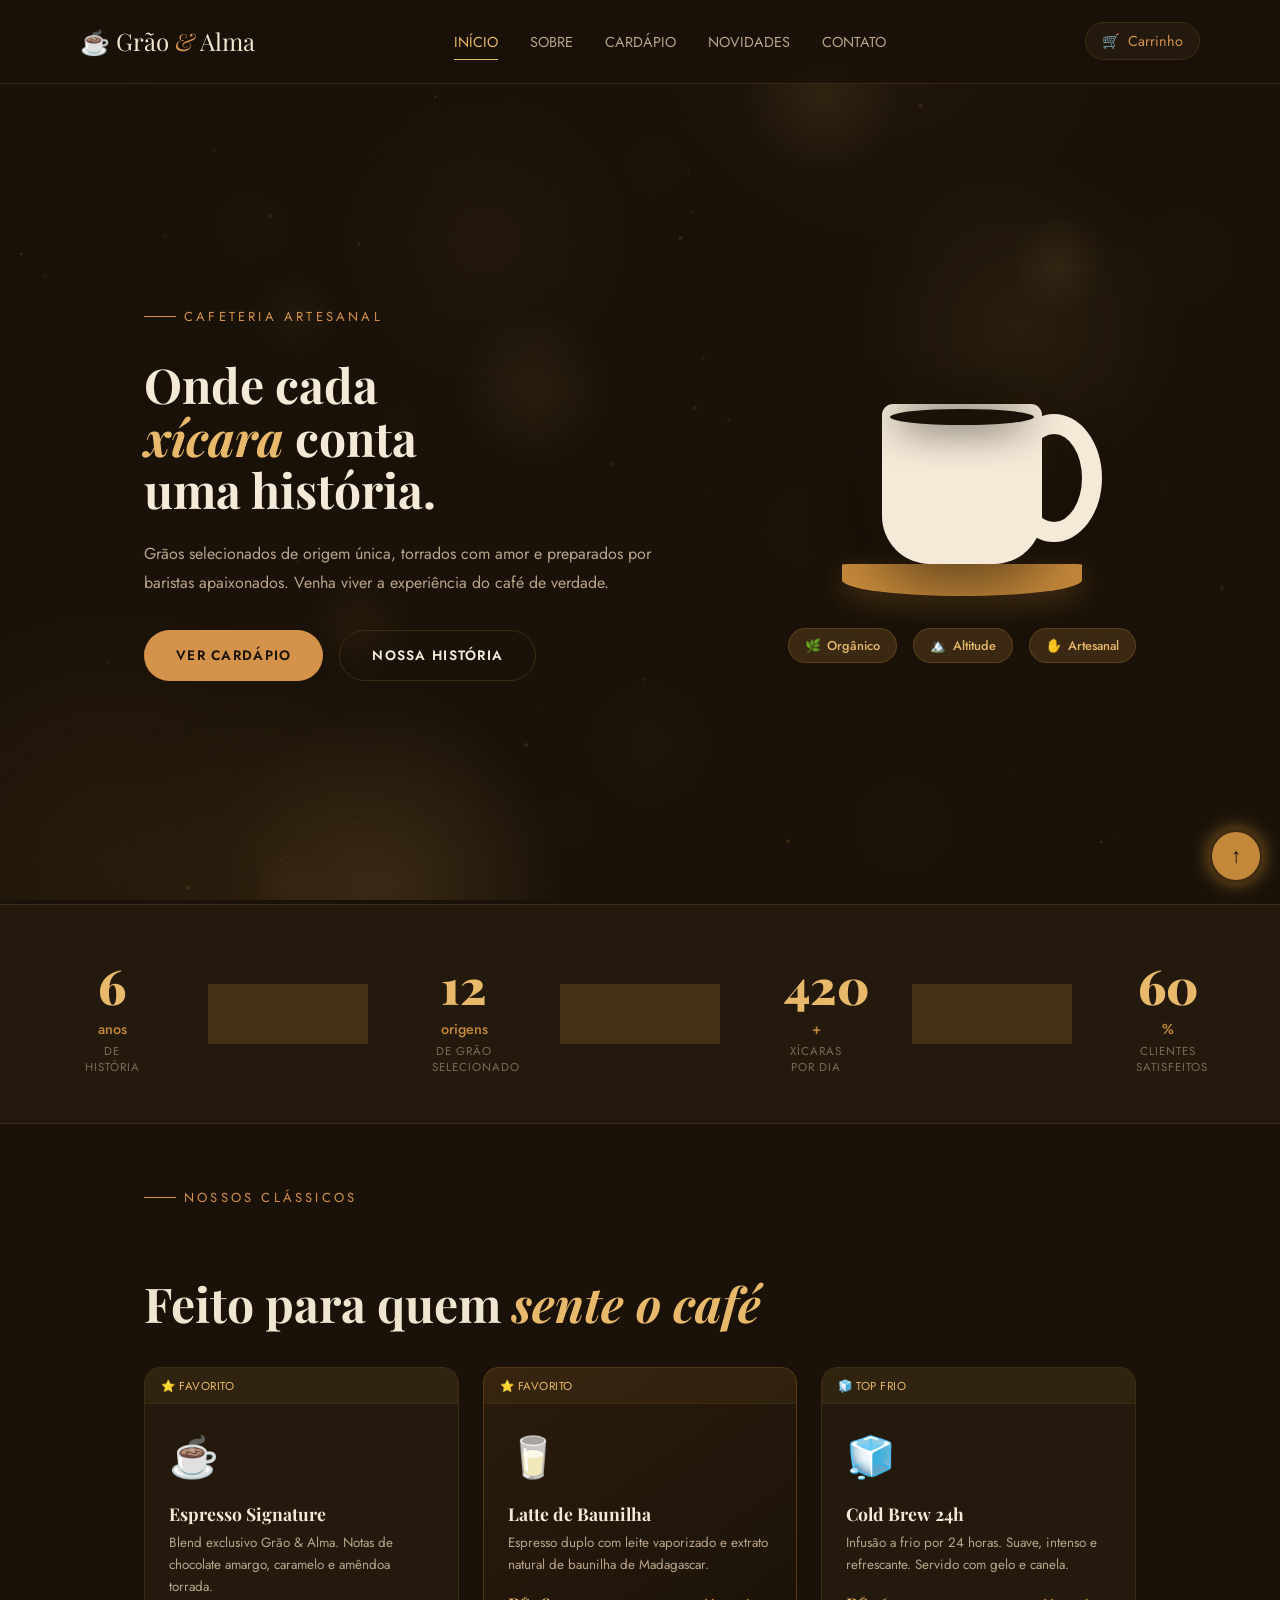
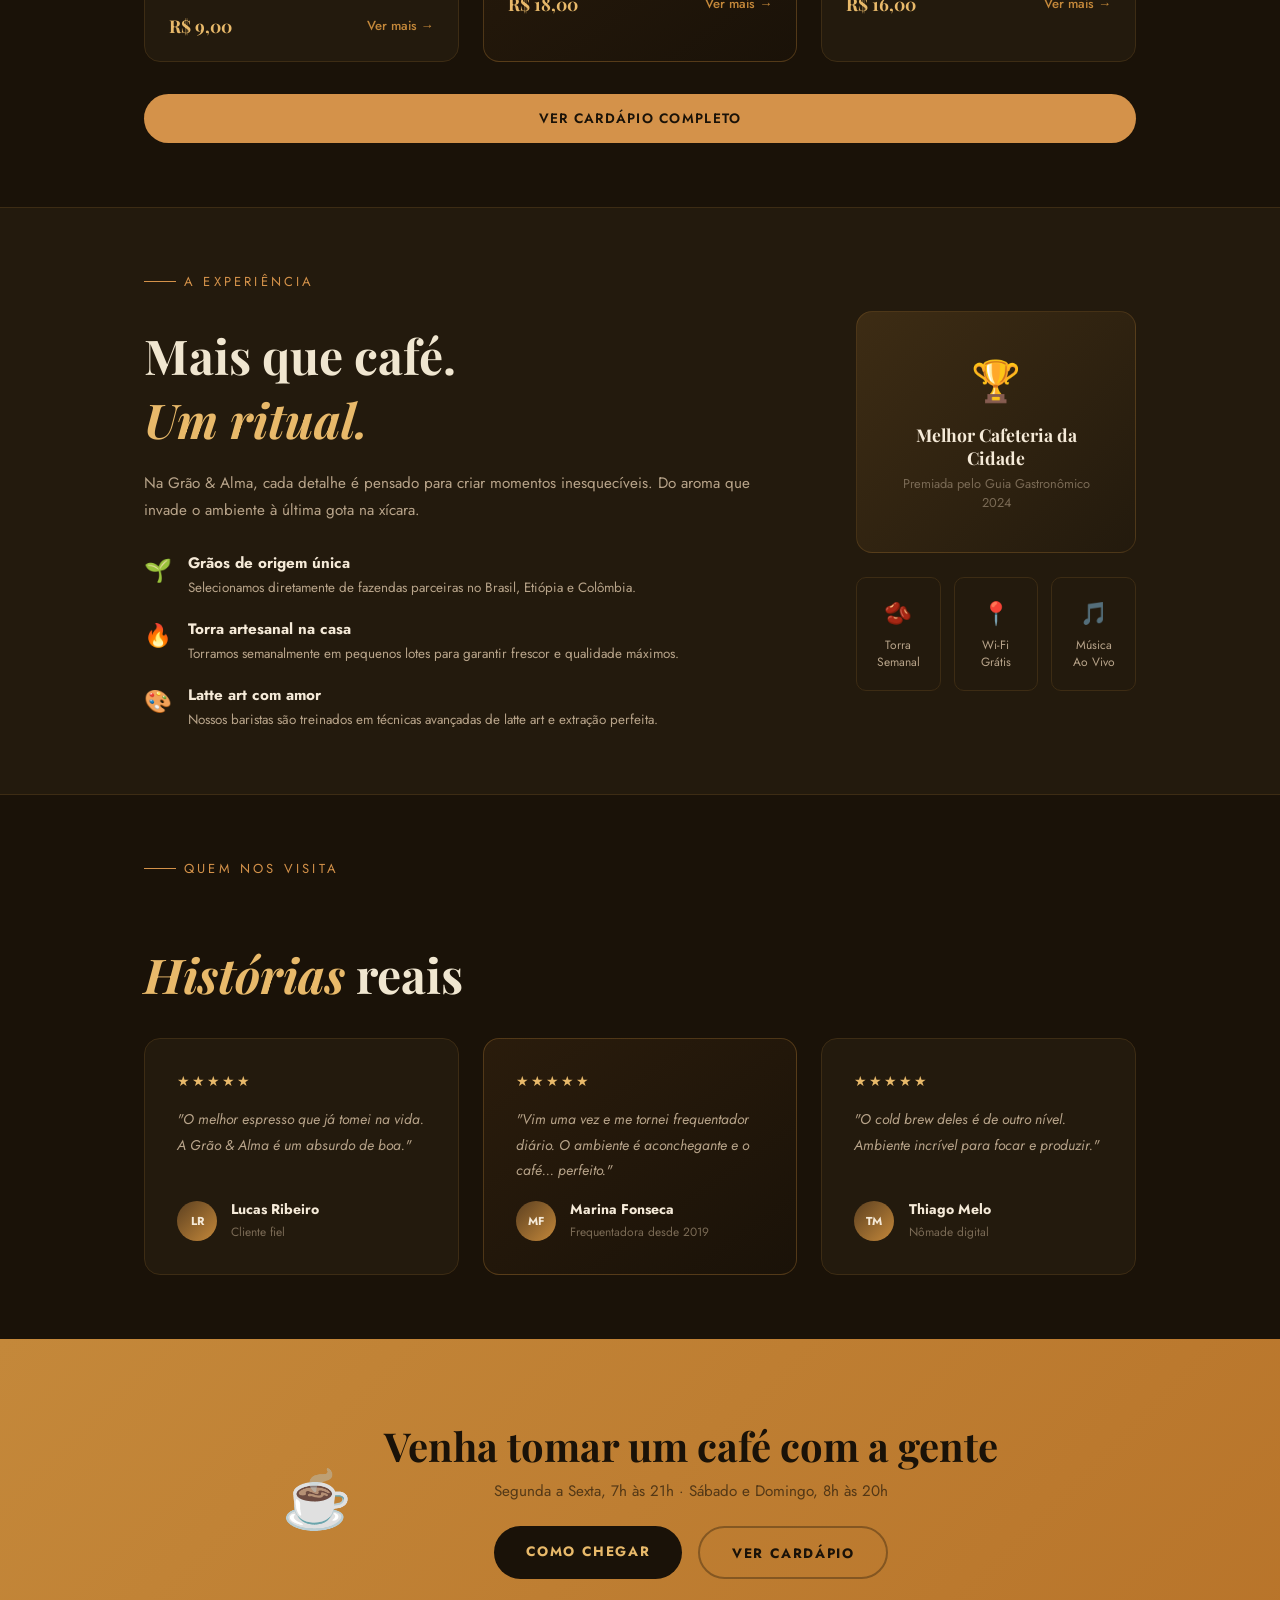
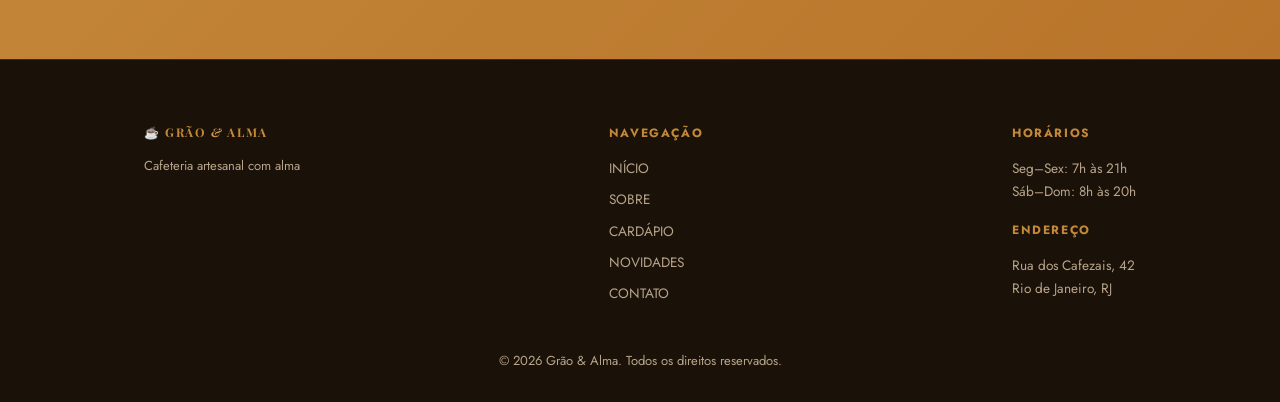
==== commit 763c12c5: "fix all float btn" ====
--- a/index.html
+++ b/index.html
@@ -19,7 +19,7 @@
   <canvas id="bgCanvas"></canvas>
   <div id="toast"></div>
   <div id="cart-overlay"></div>
-
+  <div id="up"></div>
   <!-- NAV MOBILE -->
   <div id="mobile-nav">
     <a href="index.html" class="active">Início</a>
@@ -385,7 +385,7 @@
     <p class="copy">© 2026 Grão & Alma. Todos os direitos reservados.</p>
   </footer>
 
-  <a href="#hero" class="back-to-top">↑</a>
+  <a href="#up" class="back-to-top">↑</a>
 
   <script src="cart.js"></script>
   <script src="index.js"></script>
